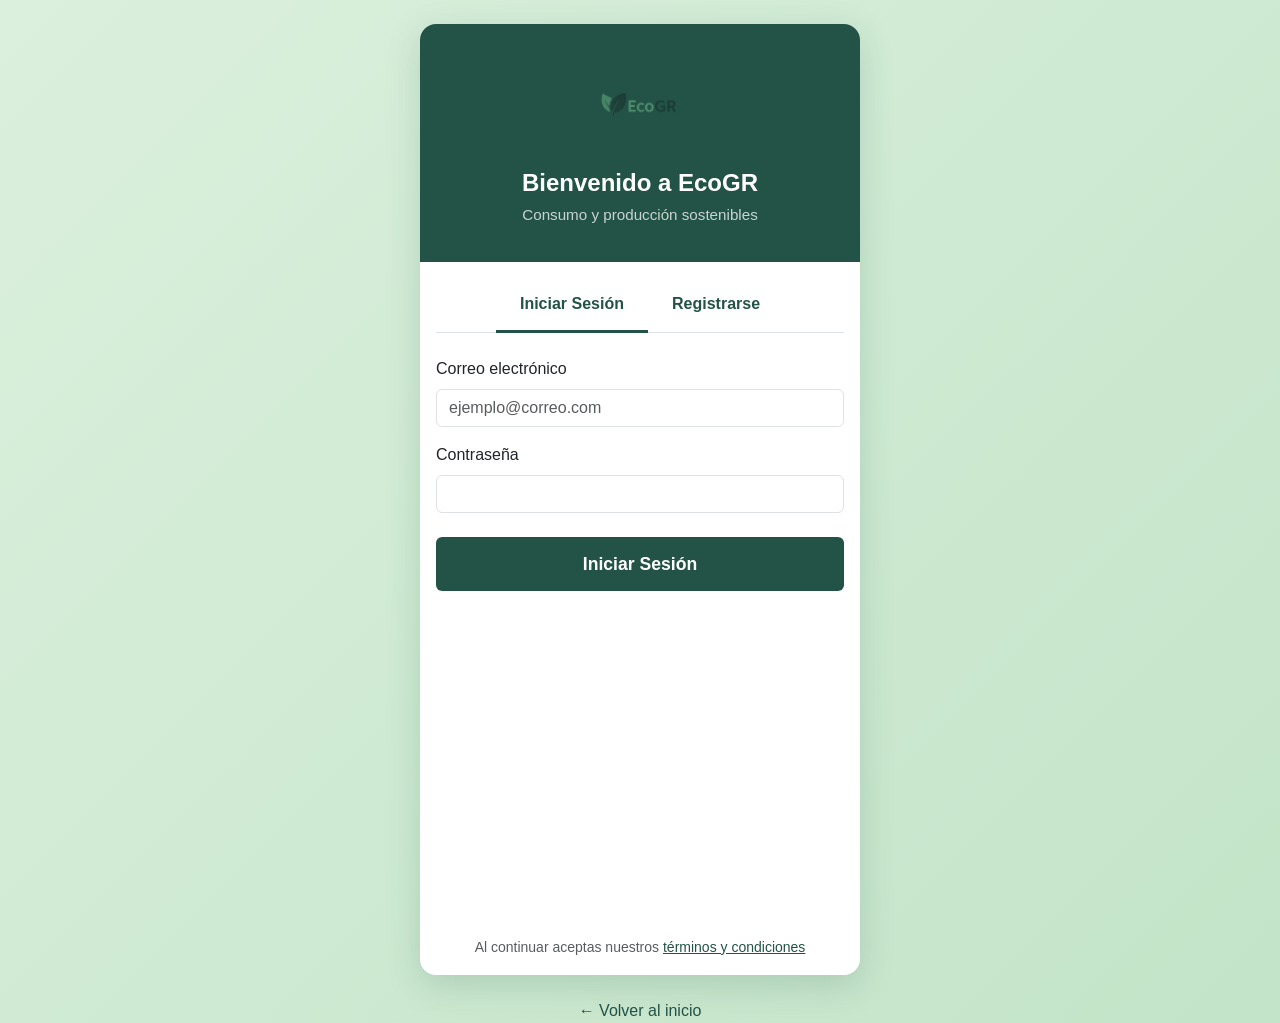
==== login.html @ a677be23 "Actualizacion Login" ====
<!DOCTYPE html>
<html lang="es">
<head>
    <meta charset="UTF-8">
    <meta name="viewport" content="width=device-width, initial-scale=1.0">
    <title>EcoGR - Iniciar Sesión / Registrarse</title>
    <link href="https://cdn.jsdelivr.net/npm/bootstrap@5.3.0/dist/css/bootstrap.min.css" rel="stylesheet">
    <link rel="stylesheet" href="https://cdnjs.cloudflare.com/ajax/libs/font-awesome/6.4.0/css/all.min.css">
    <link rel="stylesheet" href="style/style.css">   
    <body class="auth-page"></body>

    
</head>
<body>

<div class="container">
    <div class="row justify-content-center">
        <div class="col-11 col-sm-9 col-md-7 col-lg-5">

            <div class="card auth-card mt-4 mb-4">
                <div class="auth-header">
                    <img src="img/LogoEcogr.png" alt="EcoGR" width="140" class="mb-3">
                    <h4 class="mb-0">Bienvenido a EcoGR</h4>
                    <p class="mb-0 opacity-75">Consumo y producción sostenibles</p>
                </div>

                <div class="card-body p-3">

                    <!-- Pestañas -->
                    <ul class="nav nav-tabs mb-4 justify-content-center" id="authTabs" role="tablist">
                        <li class="nav-item" role="presentation">
                            <button class="nav-link active" id="login-tab" data-bs-toggle="tab" data-bs-target="#login" type="button" role="tab">Iniciar Sesión</button>
                        </li>
                        <li class="nav-item" role="presentation">
                            <button class="nav-link" id="register-tab" data-bs-toggle="tab" data-bs-target="#register" type="button" role="tab">Registrarse</button>
                        </li>
                    </ul>

                    <!-- LOGIN -->
<div class="tab-pane fade show active" id="login" role="tabpanel">
    <form id="loginForm">
        <div class="mb-3">
            <label for="loginEmail" class="form-label">Correo electrónico</label>
            <input type="email" class="form-control" id="loginEmail" placeholder="ejemplo@correo.com" required>
        </div>
        <div class="mb-4">
            <label for="loginPassword" class="form-label">Contraseña</label>
            <input type="password" class="form-control" id="loginPassword" required>
        </div>
        <!-- Botón con onclick -->
        <button type="button" class="btn btn-success w-100" 
                onclick="ejecutarLoginSimple()">
            Iniciar Sesión
        </button>
    </form>
</div>

<!-- REGISTRO -->
<div class="tab-pane fade" id="register" role="tabpanel">
    <form id="registerForm">
        <div class="mb-3">
            <label for="registerName" class="form-label">Nombre completo</label>
            <input type="text" class="form-control" id="registerName" required>
        </div>
        <div class="mb-3">
            <label for="registerEmail" class="form-label">Correo electrónico</label>
            <input type="email" class="form-control" id="registerEmail" placeholder="ejemplo@correo.com" required>
        </div>
        <div class="mb-4">
            <label for="registerPassword" class="form-label">Contraseña</label>
            <input type="password" class="form-control" id="registerPassword" minlength="6" required>
        </div>
        <!-- Botón con onclick -->
        <button type="button" class="btn btn-success w-100" 
                onclick="ejecutarRegistroSimple()">
            Crear cuenta
        </button>
    </form>
</div>

                    <div class="text-center mt-4">
                        <small class="text-muted">
                            Al continuar aceptas nuestros <a href="#" class="text-success">términos y condiciones</a>
                        </small>
                    </div>
                </div>
            </div>

            <div class="text-center mt-3">
                <a href="index.html" class="text-success text-decoration-none">
                    ← Volver al inicio
                </a>
            </div>

        </div>
    </div>
</div>

<script src="https://cdn.jsdelivr.net/npm/bootstrap@5.3.0/dist/js/bootstrap.bundle.min.js"></script>
<script>

// Variables 
let correos = [];
let claves = [];
let nombres = [];
let usuarioActual = null;
let sesionActiva = false;

// Funciones 
function existeCorreo(correo) {
    for (let i = 0; i < correos.length; i++) {
        if (correos[i] === correo) return true;
    }
    return false;
}

function buscarPosicionCorreo(correo) {
    for (let i = 0; i < correos.length; i++) {
        if (correos[i] === correo) return i;
    }
    return -1;
}

// Registro 
function registrar(nombre, correo, clave) {
    if (!nombre.trim() || !correo.trim() || !clave) {
        alert("Todos los campos son obligatorios");
        return false;
    }
    
    if (clave.length < 6) {
        alert("La contraseña debe tener mínimo 6 caracteres");
        return false;
    }
    
    if (existeCorreo(correo)) {
        alert("El correo ya está registrado");
        return false;
    }
    
    nombres.push(nombre);
    correos.push(correo.toLowerCase());
    claves.push(clave);
    
    alert("Registro exitoso");
    return true;
}

// Login 
function iniciarSesion(correo, clave) {
    let indice = buscarPosicionCorreo(correo.toLowerCase());
    
    if (indice === -1) {
        alert("Correo no encontrado");
        return false;
    }
    
    if (claves[indice] !== clave) {
        alert("Contraseña incorrecta");
        return false;
    }
    
    usuarioActual = nombres[indice];
    sesionActiva = true;
    
    alert("Ingresaste correctamente");
    return true;
}

// Funciones simples 
function ejecutarRegistroSimple() {
    let nombre = document.getElementById("registerName").value;
    let correo = document.getElementById("registerEmail").value;
    let clave  = document.getElementById("registerPassword").value;
    
    registrar(nombre, correo, clave);
}

function ejecutarLoginSimple() {
    let correo = document.getElementById("loginEmail").value;
    let clave  = document.getElementById("loginPassword").value;
    
    iniciarSesion(correo, clave);
}
</script>
</body>
</html>
---- style/style.css ----
:root {
    --verde-oscuro: #235347;   
    --verde-medio: #8CB79B;    
    --crema-fondo: #DBF0DD;    
    --blanco: #ffffff;
}
        body {
    font-family: 'Segoe UI', Tahoma, Geneva, Verdana, sans-serif;
    background-color: var(--crema-fondo) !important; /* Fondo suave y amigable */
    color: var(--verde-oscuro);
}
        .title {
            font-size: 1.5rem;
            font-weight: bold;
            color: #254033;
            padding-left: 5px;
            ;
        }
        /* BARRA DE NAVEGACIÓN CON GRADIENTE */
.navbar {
    /* Gradiente que va de arriba-izquierda a abajo-derecha */
    background: linear-gradient(135deg, #8CB79B 0%, #235347 100%) !important;
    box-shadow: 0 4px 12px rgba(0, 0, 0, 0.15);
    padding: 10px 0;
    border-bottom: 2px solid #235347;
}

/* Estilo base de los enlaces */
.navbar-nav .nav-link {
    position: relative;
    color: #051f20 !important; /* Verde oscuro inicial para contraste sobre el verde claro */
    font-weight: 700;
    padding: 8px 20px !important;
    border-radius: 8px; /* Bordes redondeados para el fondo del hover */
    transition: all 0.4s ease;
}

/* EFECTO DE CONTRASTE AL PASAR EL CURSOR (HOVER) */
.navbar-nav .nav-link:hover {
    color: #ffffff !important; /* El texto cambia a blanco puro */
    background-color: rgba(255, 255, 255, 0.15); /* Crea un efecto de "brillo" suave de fondo */
    transform: translateY(-2px); /* Pequeño salto hacia arriba */
}

/* LÍNEA ANIMADA MEJORADA */
.navbar-nav .nav-link::after {
    content: '';
    position: absolute;
    width: 0;
    height: 3px;
    bottom: 2px;
    left: 50%;
    background-color: #DBF0DD; /* Color crema para la línea */
    transition: all 0.3s ease;
    transform: translateX(-50%);
    border-radius: 2px;
}

.navbar-nav .nav-link:hover::after {
    width: 60%; /* La línea crece al 60% del ancho del texto */
}
        .hero-section {
    background: linear-gradient(rgba(35, 83, 71, 0.8), rgba(140, 183, 155, 0.7)), 
                url('https://placehold.co/1200x600/235347/ffffff?text=Consumo+Sostenible') center/cover no-repeat;
    color: var(--crema-fondo);
    /* Aumentamos el segundo valor (padding inferior) de 100px a 140px */
    padding: 100px 0 140px 0; 
    text-align: center;
}
        .card-icon {
            width: 80px;
            height: 80px;
            background: linear-gradient(135deg, var(--verde-ods), var(--verde-claro));
            border-radius: 50%;
            display: flex;
            align-items: center;
            justify-content: center;
            margin: 0 auto 20px;
            color: black;
            font-size: 2rem;
            transition: transform 0.5s ease;
        }
        
        /* ESTILO BASE DE LAS TARJETAS (CONSUMIDOR Y EMPRESA) */
.feature-card {
    background-color: var(--blanco);
    border: 1px solid var(--verde-medio) !important;
    border-radius: 15px; /* Bordes más redondeados para que sea amigable */
    padding: 20px;
    
    /* La clave de la suavidad está aquí: 0.5s y cubic-bezier */
    transition: transform 0.5s cubic-bezier(0.4, 0, 0.2, 1), 
                box-shadow 0.5s cubic-bezier(0.4, 0, 0.2, 1),
                background-color 0.4s ease;
    
    height: 100%;
    overflow: hidden;
}

/* EFECTO HOVER SUAVE */
.feature-card:hover {
    /* Un movimiento más sutil (de -10px a -8px para mayor suavidad) */
    transform: translateY(-8px); 
    
    /* Sombra más difuminada y elegante */
    box-shadow: 0 12px 24px rgba(35, 83, 71, 0.15); 
    
    /* Opcional: un cambio muy ligero en el color de fondo para feedback visual */
    background-color: #fdfdfd; 
}

.feature-card:hover .card-icon {
    transform: scale(1.1) rotate(5deg); /* El icono solo crece un poco y gira suavemente */
}
        
        /* TARJETAS Y ESTADÍSTICAS */
/* ESTILO DE LOS RECUADROS DE INDICADORES */
.stats-card {
    /* Aplicando tus colores corporativos */
    background: linear-gradient(145deg, var(--verde-medio), var(--verde-oscuro)) !important;
    color: #ffffff !important;
    
    /* Centrado y forma */
    display: flex;
    flex-direction: column;
    justify-content: center;
    align-items: center;
    text-align: center;
    
    /* Dimensiones y bordes */
    min-height: 200px; /* Asegura que todos tengan el mismo tamaño */
    padding: 25px;
    border-radius: 20px; /* Recuadros redondeados */
    border: none;
    
    /* Transición para el hover */
    transition: all 0.4s cubic-bezier(0.175, 0.885, 0.32, 1.275);
    box-shadow: 0 6px 15px rgba(0, 0, 0, 0.1);
    cursor: pointer;
}
/* EFECTO HOVER PARA LOS RECUADROS */
.stats-card:hover {
    transform: translateY(-12px) scale(1.02); /* Se eleva y crece un poco */
    box-shadow: 0 15px 30px rgba(35, 83, 71, 0.3); /* Sombra más profunda con tu color oscuro */
    background: var(--verde-oscuro) !important; /* Se vuelve más sólido */
}
        
/* Ajuste para los iconos dentro de los recuadros */
.stats-card i {
    margin-bottom: 15px;
    font-size: 2.5rem;
    color: var(--crema-fondo);
}
        .text-success:hover {            
            text-decoration: none;
            color: white;
            transform: translateY(-5px);
            box-shadow: 0 5px 15px rgba(0,0,0,0.1);
            transition: all 0.3s ease;
        }

        .estadistica {
            text-decoration: none;
            color: inherit;
        }
        .estadistica:hover {
            text-decoration: none;
            color: white;
            transform: translateY(-5px);
            box-shadow: 0 5px 15px rgba(0,0,0,0.1);
            transition: all 0.3s ease;
        }
        .form-section {
            background-color: var(--gris-claro);
            padding: 60px 0;
        }
        
        .footer {
    background-color: var(--verde-oscuro) !important;
    color: var(--crema-fondo);
}
        
        .ods-badge {
            background-color:#457ABF;
            color: white;
            padding: 5px 15px;
            border-radius: 20px;
            font-weight: bold;
            margin-bottom: 20px;
        }
        
        .quote-box {
            background-color: var(--azul-claro);
            border-left: 4px solid var(--verde-ods);
            padding: 20px;
            margin: 30px 0;
            border-radius: 0 10px 10px 0;
        }
        .btn-subir {
        position: fixed;
        bottom: 25px;
        right: 25px;
        background-color: var(--verde-oscuro);
        color: white;
        padding: 12px 16px;
        border-radius: 40%;
        text-decoration: none;
        font-size: 20px;
        box-shadow: 0 2px 5px rgba(0,0,0,0.3);
        transition: background-color 0.3s ease;
        }

        .btn-subir:hover {
        background-color: var(--verde-medio);
        }

        .btn-subir i {
        color: white; 
        }
        .nav-tabs .nav-link {
            font-size: 0.85rem;
            padding: 10px 10px;
        }
        @media (min-width: 768px) {
            .nav-tabs .nav-link {
                font-size: 1rem;
                padding: 10px 15px;
            }
        }

        .btn-light {
    background-color: var(--crema-fondo);
    color: var(--verde-oscuro);
    border: 2px solid var(--verde-oscuro);
}

.btn-light:hover {
    background-color: var(--verde-oscuro);
    color: var(--crema-fondo);
}


/* Login */
body.auth-page {
    background: linear-gradient(135deg, var(--crema-fondo) 0%, #c3e4c8 100%);
    min-height: 100vh;
    display: flex;
    align-items: center;
    justify-content: center;
    margin: 0;
}

/* Tarjeta principal de autenticación */
.auth-card {
    max-width: 440px;
    margin: 1.5rem auto;
    border: none;
    border-radius: 16px;
    box-shadow: 0 10px 35px rgba(35, 83, 71, 0.18);
    overflow: hidden;
    background: white;
}

/* Cabecera (header) con logo y título */
.auth-header {
    background: var(--verde-oscuro);
    color: white;
    padding: 2.2rem 1.6rem;
    text-align: center;
}

.auth-header img {
    max-width: 160px;
    margin-bottom: 1.2rem;
}

.auth-header h4 {
    margin: 0;
    font-weight: 600;
}

.auth-header p {
    margin: 0.4rem 0 0;
    opacity: 0.9;
    font-size: 0.95rem;
}

/* Pestañas (tabs) de login / registro */
.nav-tabs .nav-link {
    color: var(--verde-oscuro);
    border: none;
    border-bottom: 3px solid transparent;
    font-weight: 600;
    padding: 0.9rem 1.5rem;
    transition: all 0.3s ease;
}

.nav-tabs .nav-link:hover {
    color: var(--verde-medio);
    border-bottom-color: var(--verde-medio);
}

.nav-tabs .nav-link.active {
    color: var(--verde-oscuro);
    border-bottom: 3px solid var(--verde-oscuro);
    background: transparent;
}

/* Botones principales (Iniciar sesión / Crear cuenta) */
.btn-success {
    background-color: var(--verde-oscuro);
    border: none;
    padding: 0.85rem;
    font-size: 1.1rem;
    font-weight: 600;
    transition: all 0.3s ease;
}

.btn-success:hover {
    background-color: var(--verde-medio);
    transform: translateY(-2px);
    box-shadow: 0 6px 16px rgba(35, 83, 71, 0.25);
}

/* Enlace "Volver al inicio" */
.text-success {
    color: var(--verde-oscuro) !important;
    font-weight: 500;
    transition: all 0.3s ease;
}

.text-success:hover {
    color: var(--verde-medio) !important;
    text-decoration: underline;
}
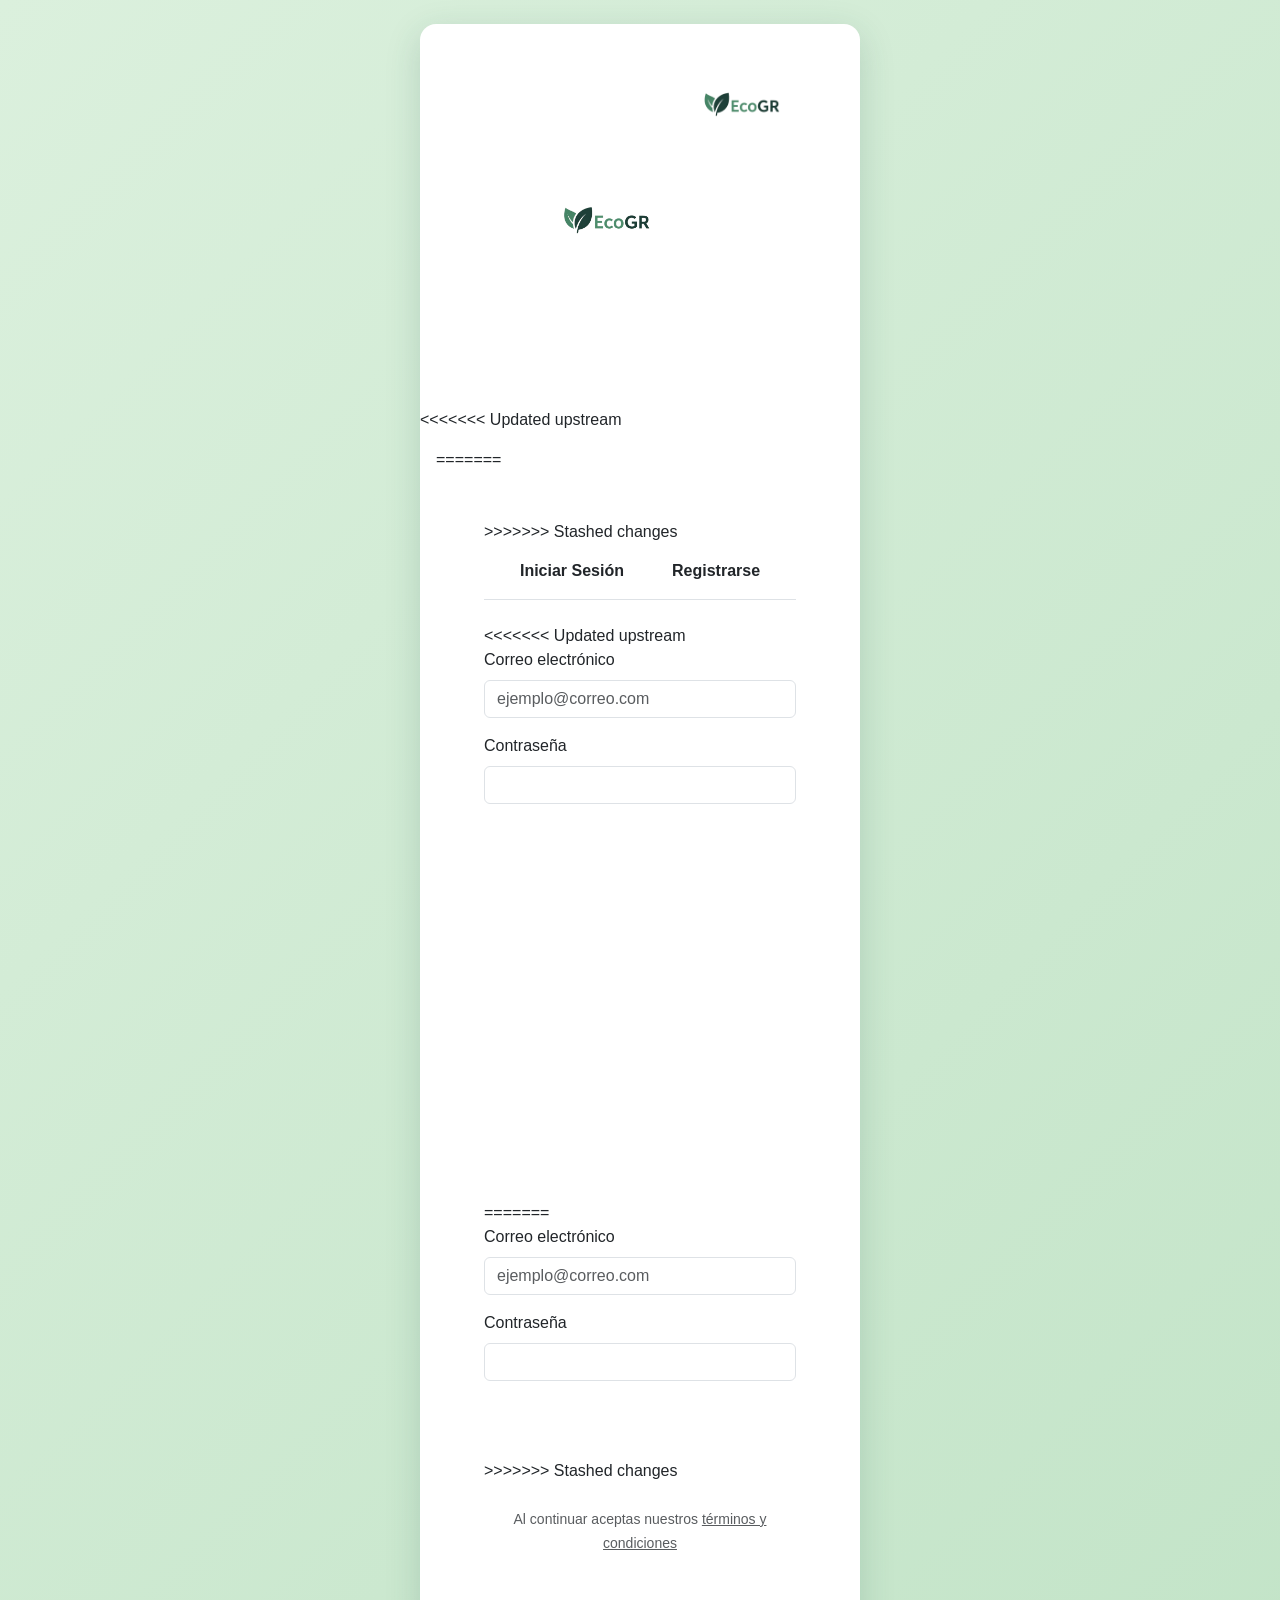
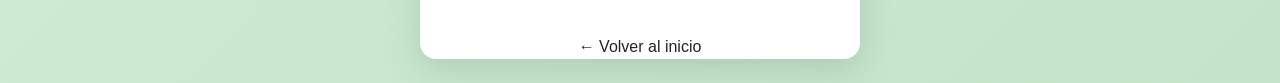
==== commit 6bdf4669: "Merge con cambios locales" ====
--- a/login.html
+++ b/login.html
@@ -19,12 +19,20 @@
 
             <div class="card auth-card mt-4 mb-4">
                 <div class="auth-header">
+<<<<<<< Updated upstream
                     <img src="img/LogoEcogr.png" alt="EcoGR" width="140" class="mb-3">
+=======
+                    <img src="img/LogoEcogr.png" alt="EcoGR" width="200" class="mb-3">
+>>>>>>> Stashed changes
                     <h4 class="mb-0">Bienvenido a EcoGR</h4>
                     <p class="mb-0 opacity-75">Consumo y producción sostenibles</p>
                 </div>
 
+<<<<<<< Updated upstream
                 <div class="card-body p-3">
+=======
+                <div class="card-body p-4 p-md-5">
+>>>>>>> Stashed changes
 
                     <!-- Pestañas -->
                     <ul class="nav nav-tabs mb-4 justify-content-center" id="authTabs" role="tablist">
@@ -36,6 +44,7 @@
                         </li>
                     </ul>
 
+<<<<<<< Updated upstream
                     <!-- LOGIN -->
 <div class="tab-pane fade show active" id="login" role="tabpanel">
     <form id="loginForm">
@@ -77,6 +86,43 @@
         </button>
     </form>
 </div>
+=======
+                    <div class="tab-content">
+                        <!-- LOGIN -->
+                        <div class="tab-pane fade show active" id="login" role="tabpanel">
+                            <form id="loginForm">
+                                <div class="mb-3">
+                                    <label for="loginEmail" class="form-label">Correo electrónico</label>
+                                    <input type="email" class="form-control" id="loginEmail" placeholder="ejemplo@correo.com" required>
+                                </div>
+                                <div class="mb-4">
+                                    <label for="loginPassword" class="form-label">Contraseña</label>
+                                    <input type="password" class="form-control" id="loginPassword" required>
+                                </div>
+                                <button type="submit" class="btn btn-success w-100">Iniciar Sesión</button>
+                            </form>
+                        </div>
+
+                        <!-- REGISTRO -->
+                        <div class="tab-pane fade" id="register" role="tabpanel">
+                            <form id="registerForm">
+                                <div class="mb-3">
+                                    <label for="registerName" class="form-label">Nombre completo</label>
+                                    <input type="text" class="form-control" id="registerName" required>
+                                </div>
+                                <div class="mb-3">
+                                    <label for="registerEmail" class="form-label">Correo electrónico</label>
+                                    <input type="email" class="form-control" id="registerEmail" placeholder="ejemplo@correo.com" required>
+                                </div>
+                                <div class="mb-4">
+                                    <label for="registerPassword" class="form-label">Contraseña</label>
+                                    <input type="password" class="form-control" id="registerPassword" minlength="6" required>
+                                </div>
+                                <button type="submit" class="btn btn-success w-100">Crear cuenta</button>
+                            </form>
+                        </div>
+                    </div>
+>>>>>>> Stashed changes
 
                     <div class="text-center mt-4">
                         <small class="text-muted">
@@ -99,6 +145,7 @@
 <script src="https://cdn.jsdelivr.net/npm/bootstrap@5.3.0/dist/js/bootstrap.bundle.min.js"></script>
 <script>
 
+<<<<<<< Updated upstream
 // Variables 
 let correos = [];
 let claves = [];
@@ -182,6 +229,129 @@
     
     iniciarSesion(correo, clave);
 }
+=======
+let nombres = ["admin","usuario"];
+const correos = ["admin@eco.com","user@eco.com"];
+const claves = ["admin123", "123456"];
+
+// registro de datos 
+function ejecutarRegistro() {
+    // Pedimos los datos al usuario mediante ventanas de entrada
+    let nombreNuevo = prompt("Registro: Ingresa tu nombre completo");
+    let correoNuevo = prompt("Registro: Ingresa tu correo electrónico");
+    let claveNueva = prompt("Registro: Ingresa tu contraseña");
+
+    let correoDuplicado = false;
+
+
+    for (let i = 0; i < correos.length; i++) {
+        if (correos[i] === correoNuevo) {
+            correoDuplicado = true;
+            break;
+        }
+    }
+
+
+    if (correoDuplicado === true) {
+        alert("Error: El correo " + correoNuevo + " ya está registrado.");
+    } else {
+        nombres.push(nombreNuevo);
+        correos.push(correoNuevo);
+        claves.push(claveNueva);
+        alert("¡Felicidades " + nombreNuevo + "! Tu cuenta ha sido creada.");
+    }
+}
+
+// --- 3. FUNCIÓN PARA LOGIN (Pide datos y compara) ---
+function ejecutarLogin() {
+    let correoIngresado = prompt("Login: Ingresa tu correo");
+    let claveIngresada = prompt("Login: Ingresa tu contraseña");
+
+    let ingresoExitoso = false;
+    let nombreUsuario = "";
+
+    // CICLO FOR: Buscamos en los arreglos lo que acabamos de registrar
+    for (let i = 0; i < correos.length; i++) {
+        if (correos[i] === correoIngresado && claves[i] === claveIngresada) {
+            ingresoExitoso = true;
+            nombreUsuario = nombres[i];
+            break;
+        }
+    }
+
+    // CONDICIONAL: Resultado del acceso
+    if (ingresoExitoso === true) {
+        alert("¡Bienvenido de nuevo" + nombreUsuario + "!");
+    } else {
+        alert("Acceso denegado. Los datos no coinciden con nuestros registros.");
+    }
+}
+
+
+
+document.getElementById("registerForm").addEventListener("submit", function(e){
+    e.preventDefault();
+
+    let nombreNuevo = document.getElementById("registerName").value;
+    let correoNuevo = document.getElementById("registerEmail").value;
+    let claveNueva = document.getElementById("registerPassword").value;
+
+    let correoDuplicado = false;
+
+    for (let i = 0; i < correos.length; i++) {
+        if (correos[i] === correoNuevo) {
+            correoDuplicado = true;
+            break;
+        }
+    }
+
+    if (correoDuplicado) {
+        alert("Este correo ya está registrado");
+    } else {
+        nombres.push(nombreNuevo);
+        correos.push(correoNuevo);
+        claves.push(claveNueva);
+
+        alert("Usuario registrado correctamente");
+
+        console.log(correos);
+
+        document.getElementById("registerForm").reset();
+    }
+});
+
+document.getElementById("loginForm").addEventListener("submit", function(e){
+    e.preventDefault();
+
+    let correoIngresado = document.getElementById("loginEmail").value;
+    let claveIngresada = document.getElementById("loginPassword").value;
+
+    let ingresoExitoso = false;
+    let nombreUsuario = "";
+
+    for (let i = 0; i < correos.length; i++) {
+        if (correos[i] === correoIngresado && claves[i] === claveIngresada) {
+            ingresoExitoso = true;
+            nombreUsuario = nombres[i];
+            break;
+        }
+    }
+
+    if (ingresoExitoso) {
+        alert("¡Bienvenido " + nombreUsuario + "!");
+
+        //  AQUÍ DIFERENCIA ADMIN Y USUARIO
+        if(correoIngresado === "admin@eco.com"){
+            window.location.href = "index.html";
+        } else {
+            window.location.href = "index.html";
+        }
+
+    } else {
+        alert("Datos incorrectos");
+    }
+});
+>>>>>>> Stashed changes
 </script>
 </body>
 </html>
--- a/style/style.css
+++ b/style/style.css
@@ -1,7 +1,13 @@
 :root {
+<<<<<<< Updated upstream
     --verde-oscuro: #235347;   
     --verde-medio: #8CB79B;    
     --crema-fondo: #DBF0DD;    
+=======
+    --verde-oscuro: #235347;   /* Tu color #235347 */
+    --verde-medio: #8CB79B;    /* Tu color #8CB79B */
+    --crema-fondo: #DBF0DD;    /* Tu color #DBF0DD */
+>>>>>>> Stashed changes
     --blanco: #ffffff;
 }
         body {
@@ -333,7 +339,10 @@
     color: var(--verde-medio) !important;
     text-decoration: underline;
 }
-
-
-
-
+<<<<<<< Updated upstream
+
+
+
+
+=======
+>>>>>>> Stashed changes
